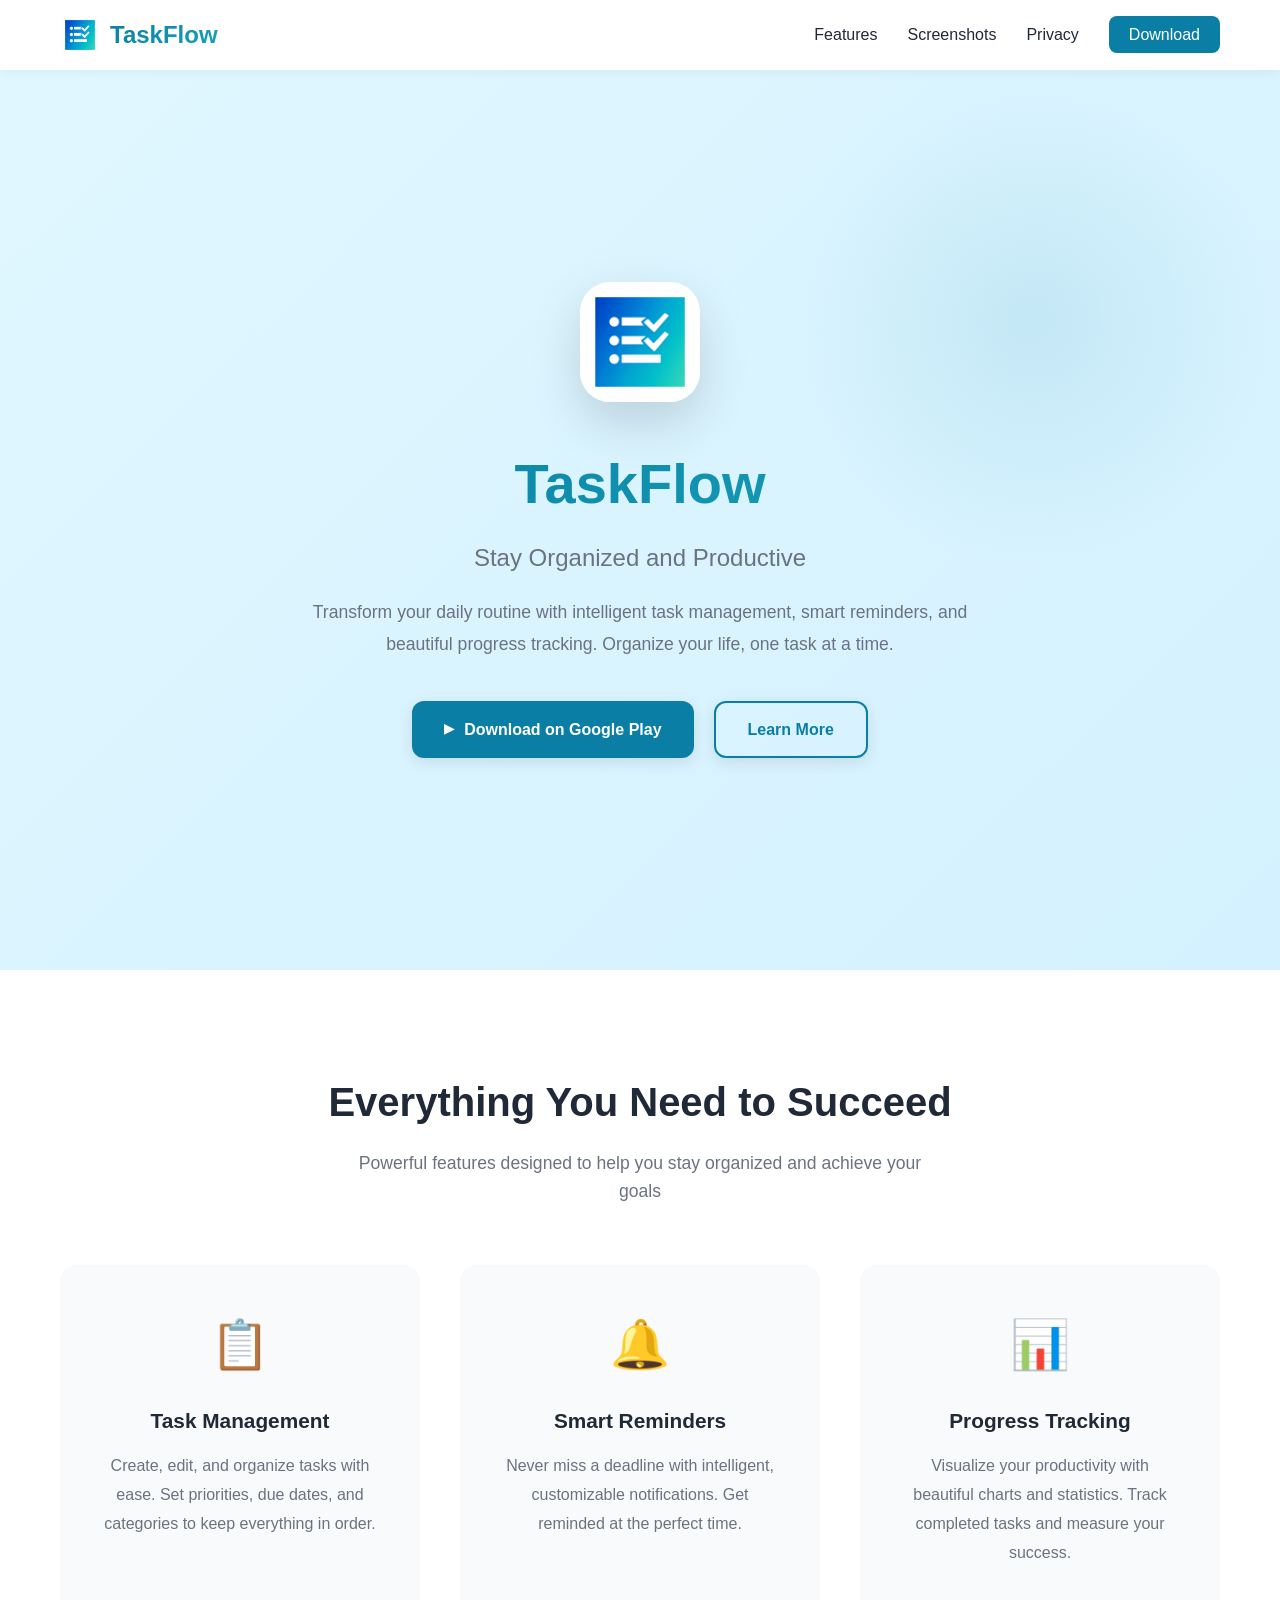
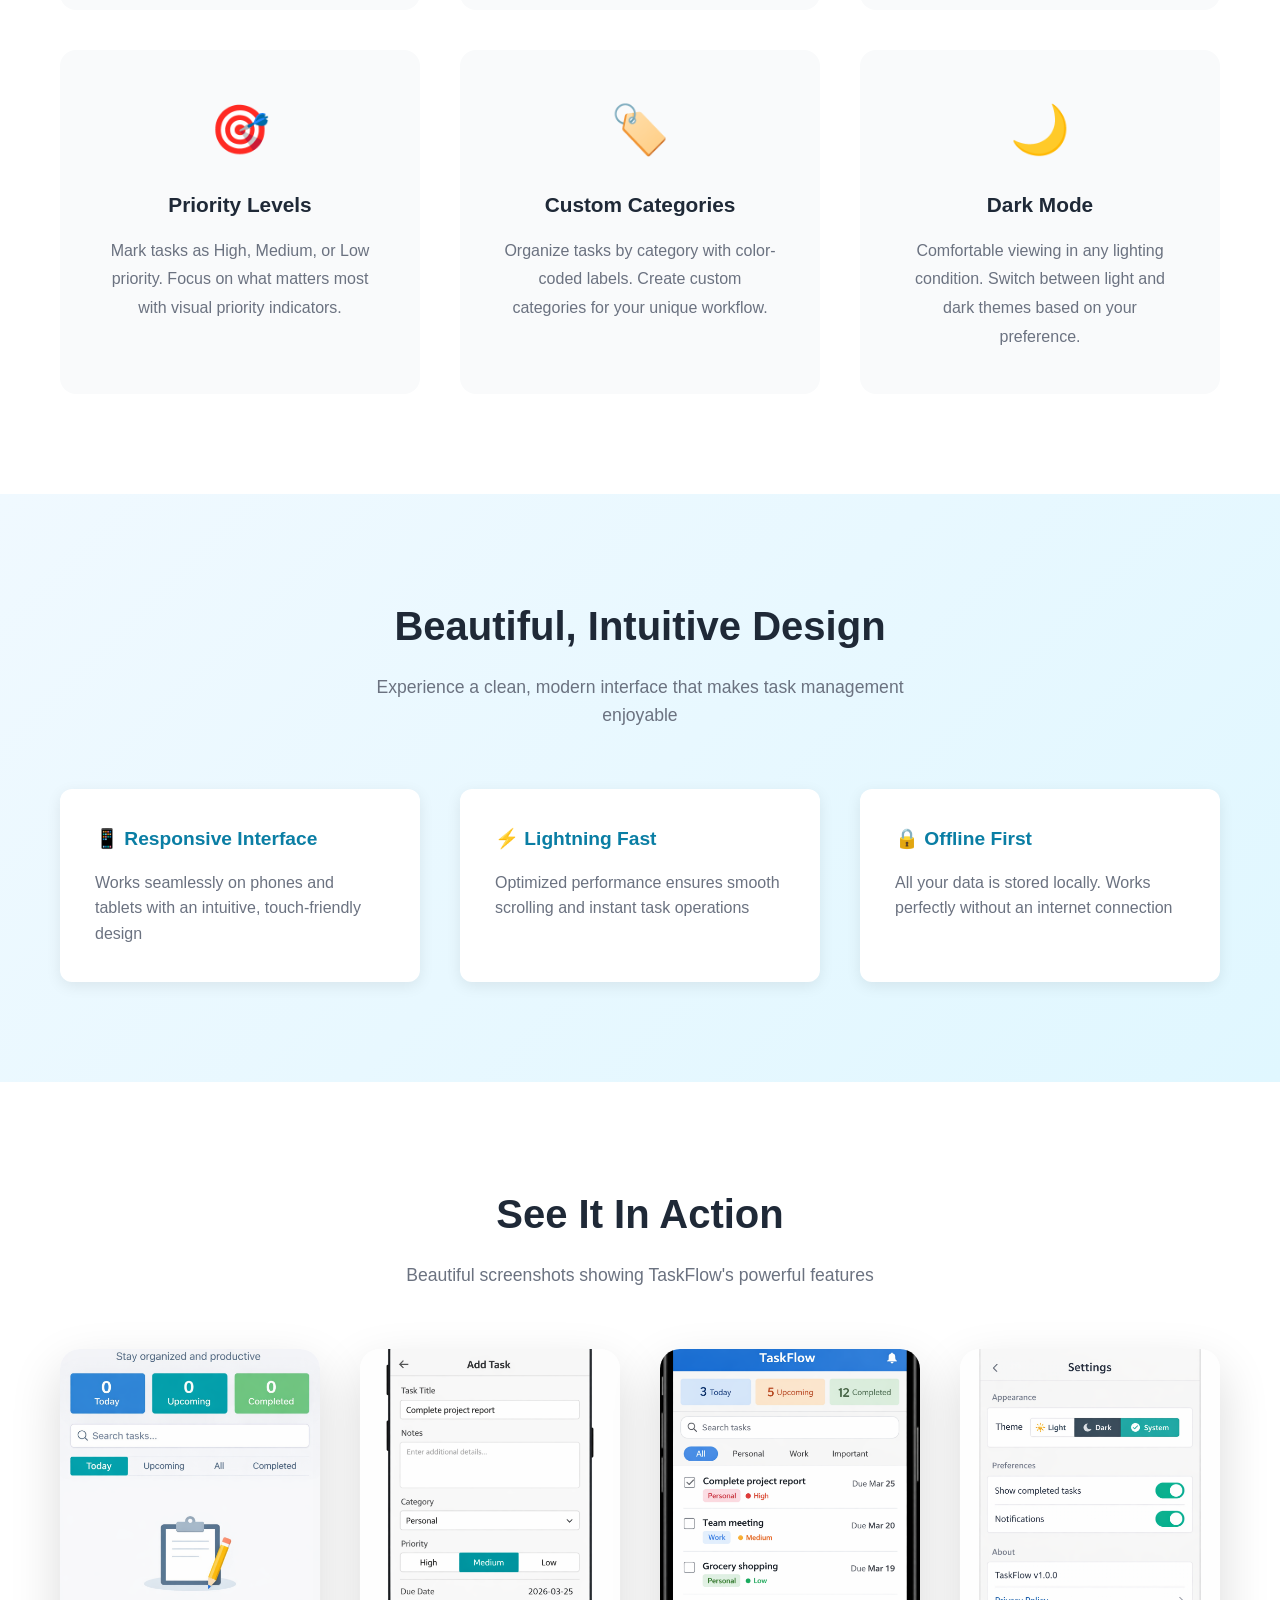
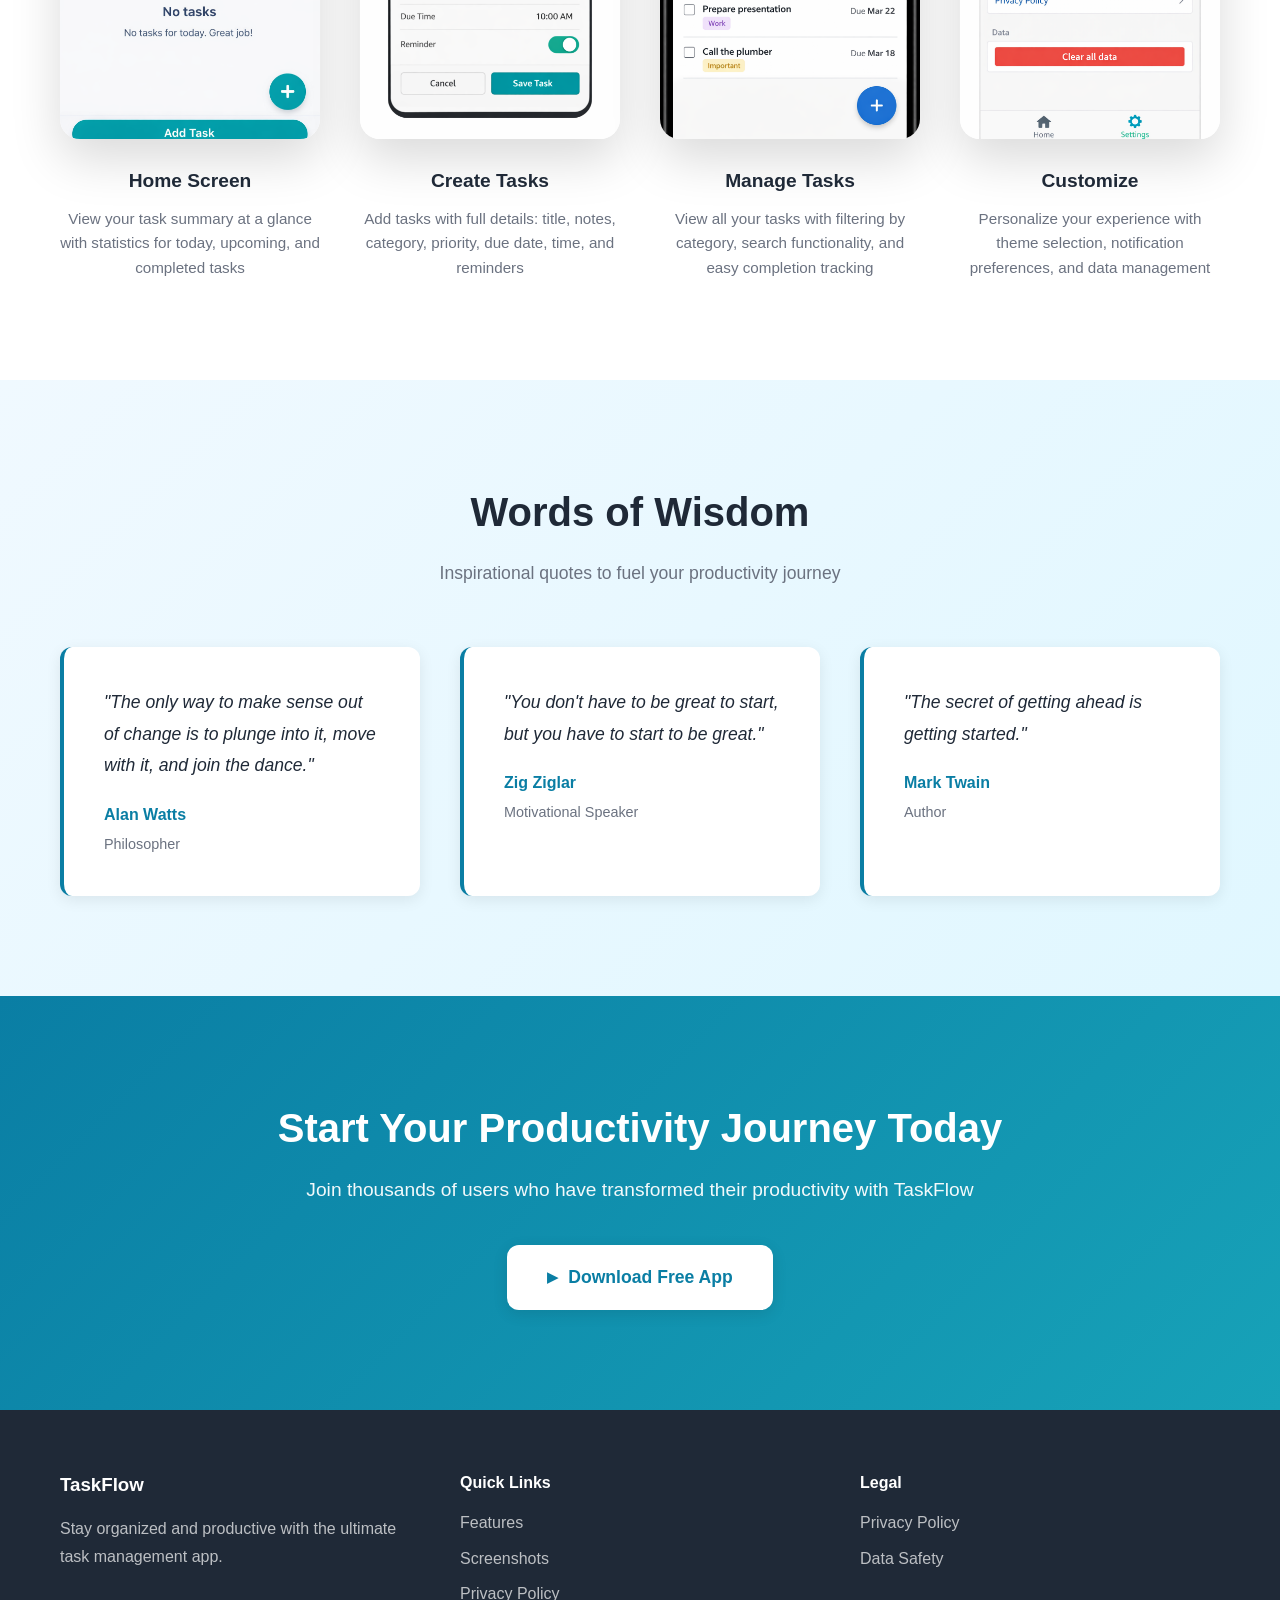
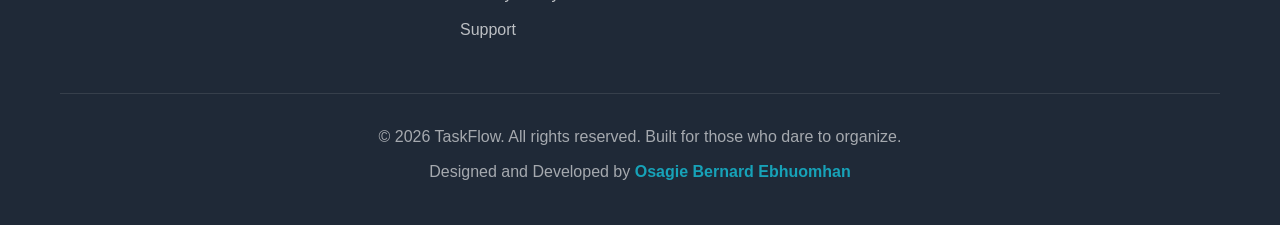
==== index.html @ 1e289bb7 "Initial commit: TaskFlow premium landing page with privacy policy" ====
<!DOCTYPE html>
<html lang="en">
<head>
    <meta charset="UTF-8">
    <meta name="viewport" content="width=device-width, initial-scale=1.0">
    <meta name="description" content="TaskFlow - Stay organized and productive with the ultimate task management app. Manage tasks, set reminders, and achieve your goals.">
    <meta name="keywords" content="task management, productivity, todo app, task planner, reminders">
    <meta name="theme-color" content="#0a7ea4">
    <title>TaskFlow - Stay Organized and Productive</title>
    <link rel="stylesheet" href="css/styles.css">
    <link rel="icon" type="image/png" href="assets/images/app-icon.png">
</head>
<body>
    <!-- Navigation -->
    <nav class="navbar">
        <div class="nav-container">
            <div class="logo">
                <img src="assets/images/app-icon.png" alt="TaskFlow Logo" class="logo-img">
                <span class="logo-text">TaskFlow</span>
            </div>
            <ul class="nav-menu">
                <li><a href="#features" class="nav-link">Features</a></li>
                <li><a href="#screenshots" class="nav-link">Screenshots</a></li>
                <li><a href="privacy.html" class="nav-link">Privacy</a></li>
                <li><a href="#download" class="nav-link cta-button">Download</a></li>
            </ul>
        </div>
    </nav>

    <!-- Hero Section -->
    <section class="hero">
        <div class="hero-content">
            <div class="hero-icon">
                <img src="assets/images/app-icon.png" alt="TaskFlow" class="icon-large">
            </div>
            <h1 class="hero-title">TaskFlow</h1>
            <p class="hero-subtitle">Stay Organized and Productive</p>
            <p class="hero-description">
                Transform your daily routine with intelligent task management, smart reminders, and beautiful progress tracking. 
                Organize your life, one task at a time.
            </p>
            <div class="hero-buttons">
                <a href="https://play.google.com/store/apps/details?id=space.manus.taskflow" class="btn btn-primary" target="_blank">
                    <span class="play-icon">▶</span> Download on Google Play
                </a>
                <a href="#features" class="btn btn-secondary">Learn More</a>
            </div>
        </div>
        <div class="hero-background"></div>
    </section>

    <!-- Features Section -->
    <section id="features" class="features">
        <div class="container">
            <h2 class="section-title">Everything You Need to Succeed</h2>
            <p class="section-subtitle">Powerful features designed to help you stay organized and achieve your goals</p>
            
            <div class="features-grid">
                <div class="feature-card">
                    <div class="feature-icon">📋</div>
                    <h3>Task Management</h3>
                    <p>Create, edit, and organize tasks with ease. Set priorities, due dates, and categories to keep everything in order.</p>
                </div>
                
                <div class="feature-card">
                    <div class="feature-icon">🔔</div>
                    <h3>Smart Reminders</h3>
                    <p>Never miss a deadline with intelligent, customizable notifications. Get reminded at the perfect time.</p>
                </div>
                
                <div class="feature-card">
                    <div class="feature-icon">📊</div>
                    <h3>Progress Tracking</h3>
                    <p>Visualize your productivity with beautiful charts and statistics. Track completed tasks and measure your success.</p>
                </div>
                
                <div class="feature-card">
                    <div class="feature-icon">🎯</div>
                    <h3>Priority Levels</h3>
                    <p>Mark tasks as High, Medium, or Low priority. Focus on what matters most with visual priority indicators.</p>
                </div>
                
                <div class="feature-card">
                    <div class="feature-icon">🏷️</div>
                    <h3>Custom Categories</h3>
                    <p>Organize tasks by category with color-coded labels. Create custom categories for your unique workflow.</p>
                </div>
                
                <div class="feature-card">
                    <div class="feature-icon">🌙</div>
                    <h3>Dark Mode</h3>
                    <p>Comfortable viewing in any lighting condition. Switch between light and dark themes based on your preference.</p>
                </div>
            </div>
        </div>
    </section>

    <!-- Design Section -->
    <section class="design">
        <div class="container">
            <h2 class="section-title">Beautiful, Intuitive Design</h2>
            <p class="section-subtitle">Experience a clean, modern interface that makes task management enjoyable</p>
            
            <div class="design-features">
                <div class="design-feature">
                    <h3>📱 Responsive Interface</h3>
                    <p>Works seamlessly on phones and tablets with an intuitive, touch-friendly design</p>
                </div>
                <div class="design-feature">
                    <h3>⚡ Lightning Fast</h3>
                    <p>Optimized performance ensures smooth scrolling and instant task operations</p>
                </div>
                <div class="design-feature">
                    <h3>🔒 Offline First</h3>
                    <p>All your data is stored locally. Works perfectly without an internet connection</p>
                </div>
            </div>
        </div>
    </section>

    <!-- Screenshots Section -->
    <section id="screenshots" class="screenshots">
        <div class="container">
            <h2 class="section-title">See It In Action</h2>
            <p class="section-subtitle">Beautiful screenshots showing TaskFlow's powerful features</p>
            
            <div class="screenshots-grid">
                <div class="screenshot-card">
                    <img src="assets/screenshots/screenshot-1-home.png" alt="Home Screen - Task Summary">
                    <h3>Home Screen</h3>
                    <p>View your task summary at a glance with statistics for today, upcoming, and completed tasks</p>
                </div>
                
                <div class="screenshot-card">
                    <img src="assets/screenshots/screenshot-2-add-task.png" alt="Add Task Form">
                    <h3>Create Tasks</h3>
                    <p>Add tasks with full details: title, notes, category, priority, due date, time, and reminders</p>
                </div>
                
                <div class="screenshot-card">
                    <img src="assets/screenshots/screenshot-3-tasks-list.png" alt="Task List">
                    <h3>Manage Tasks</h3>
                    <p>View all your tasks with filtering by category, search functionality, and easy completion tracking</p>
                </div>
                
                <div class="screenshot-card">
                    <img src="assets/screenshots/screenshot-4-settings.png" alt="Settings Screen">
                    <h3>Customize</h3>
                    <p>Personalize your experience with theme selection, notification preferences, and data management</p>
                </div>
            </div>
        </div>
    </section>

    <!-- Testimonials Section -->
    <section class="testimonials">
        <div class="container">
            <h2 class="section-title">Words of Wisdom</h2>
            <p class="section-subtitle">Inspirational quotes to fuel your productivity journey</p>
            
            <div class="testimonials-grid">
                <div class="testimonial">
                    <p class="quote">"The only way to make sense out of change is to plunge into it, move with it, and join the dance."</p>
                    <p class="author">Alan Watts</p>
                    <p class="role">Philosopher</p>
                </div>
                
                <div class="testimonial">
                    <p class="quote">"You don't have to be great to start, but you have to start to be great."</p>
                    <p class="author">Zig Ziglar</p>
                    <p class="role">Motivational Speaker</p>
                </div>
                
                <div class="testimonial">
                    <p class="quote">"The secret of getting ahead is getting started."</p>
                    <p class="author">Mark Twain</p>
                    <p class="role">Author</p>
                </div>
            </div>
        </div>
    </section>

    <!-- CTA Section -->
    <section id="download" class="cta">
        <div class="container">
            <h2>Start Your Productivity Journey Today</h2>
            <p>Join thousands of users who have transformed their productivity with TaskFlow</p>
            <a href="https://play.google.com/store/apps/details?id=space.manus.taskflow" class="btn btn-primary btn-large" target="_blank">
                <span class="play-icon">▶</span> Download Free App
            </a>
        </div>
    </section>

    <!-- Footer -->
    <footer class="footer">
        <div class="container">
            <div class="footer-content">
                <div class="footer-section">
                    <h3>TaskFlow</h3>
                    <p>Stay organized and productive with the ultimate task management app.</p>
                </div>
                
                <div class="footer-section">
                    <h4>Quick Links</h4>
                    <ul>
                        <li><a href="#features">Features</a></li>
                        <li><a href="#screenshots">Screenshots</a></li>
                        <li><a href="privacy.html">Privacy Policy</a></li>
                        <li><a href="mailto:support@taskflowapp.com">Support</a></li>
                    </ul>
                </div>
                
                <div class="footer-section">
                    <h4>Legal</h4>
                    <ul>
                        <li><a href="privacy.html">Privacy Policy</a></li>
                        <li><a href="privacy.html#data-safety">Data Safety</a></li>
                    </ul>
                </div>
            </div>
            
            <div class="footer-bottom">
                <p>&copy; 2026 TaskFlow. All rights reserved. Built for those who dare to organize.</p>
                <p>Designed and Developed by <a href="https://instagram.com/osas.codes" target="_blank" class="credit-link">Osagie Bernard Ebhuomhan</a></p>
            </div>
        </div>
    </footer>

    <script src="js/main.js"></script>
</body>
</html>
---- css/styles.css ----
/* ============================================
   TASKFLOW LANDING PAGE - PREMIUM STYLES
   ============================================ */

:root {
    --primary-color: #0a7ea4;
    --primary-light: #17a2b8;
    --primary-dark: #086a8a;
    --secondary-color: #22C55E;
    --accent-color: #F59E0B;
    --danger-color: #EF4444;
    --text-dark: #1f2937;
    --text-light: #6b7280;
    --bg-light: #f9fafb;
    --bg-white: #ffffff;
    --border-color: #e5e7eb;
    --shadow: 0 10px 30px rgba(0, 0, 0, 0.1);
    --shadow-lg: 0 20px 50px rgba(0, 0, 0, 0.15);
}

* {
    margin: 0;
    padding: 0;
    box-sizing: border-box;
}

html {
    scroll-behavior: smooth;
}

body {
    font-family: -apple-system, BlinkMacSystemFont, 'Segoe UI', Roboto, 'Helvetica Neue', Arial, sans-serif;
    color: var(--text-dark);
    background-color: var(--bg-white);
    line-height: 1.6;
}

/* ============================================
   UTILITY CLASSES
   ============================================ */

.container {
    max-width: 1200px;
    margin: 0 auto;
    padding: 0 20px;
}

.section-title {
    font-size: 2.5rem;
    font-weight: 700;
    color: var(--text-dark);
    margin-bottom: 15px;
    text-align: center;
}

.section-subtitle {
    font-size: 1.1rem;
    color: var(--text-light);
    text-align: center;
    margin-bottom: 50px;
    max-width: 600px;
    margin-left: auto;
    margin-right: auto;
}

/* ============================================
   NAVIGATION
   ============================================ */

.navbar {
    background-color: var(--bg-white);
    box-shadow: 0 2px 10px rgba(0, 0, 0, 0.05);
    position: sticky;
    top: 0;
    z-index: 1000;
}

.nav-container {
    max-width: 1200px;
    margin: 0 auto;
    padding: 15px 20px;
    display: flex;
    justify-content: space-between;
    align-items: center;
}

.logo {
    display: flex;
    align-items: center;
    gap: 10px;
    text-decoration: none;
    font-weight: 700;
    font-size: 1.5rem;
    color: var(--primary-color);
}

.logo-img {
    width: 40px;
    height: 40px;
    border-radius: 8px;
}

.logo-text {
    background: linear-gradient(135deg, var(--primary-color), var(--primary-light));
    -webkit-background-clip: text;
    -webkit-text-fill-color: transparent;
    background-clip: text;
}

.nav-menu {
    display: flex;
    list-style: none;
    gap: 30px;
    align-items: center;
}

.nav-link {
    color: var(--text-dark);
    text-decoration: none;
    font-weight: 500;
    transition: color 0.3s ease;
}

.nav-link:hover {
    color: var(--primary-color);
}

.nav-link.cta-button {
    background-color: var(--primary-color);
    color: white;
    padding: 10px 20px;
    border-radius: 8px;
    transition: background-color 0.3s ease;
}

.nav-link.cta-button:hover {
    background-color: var(--primary-dark);
    color: white;
}

/* ============================================
   HERO SECTION
   ============================================ */

.hero {
    position: relative;
    min-height: 100vh;
    display: flex;
    align-items: center;
    justify-content: center;
    overflow: hidden;
    background: linear-gradient(135deg, #e0f7ff 0%, #d4f1ff 100%);
    padding: 60px 20px;
}

.hero-background {
    position: absolute;
    top: 0;
    right: 0;
    width: 500px;
    height: 500px;
    background: radial-gradient(circle, rgba(10, 126, 164, 0.1) 0%, transparent 70%);
    border-radius: 50%;
    animation: float 6s ease-in-out infinite;
}

@keyframes float {
    0%, 100% { transform: translateY(0px); }
    50% { transform: translateY(30px); }
}

.hero-content {
    position: relative;
    z-index: 10;
    text-align: center;
    max-width: 700px;
}

.hero-icon {
    margin-bottom: 30px;
}

.icon-large {
    width: 120px;
    height: 120px;
    border-radius: 30px;
    box-shadow: var(--shadow-lg);
    animation: bounce 2s ease-in-out infinite;
}

@keyframes bounce {
    0%, 100% { transform: translateY(0); }
    50% { transform: translateY(-20px); }
}

.hero-title {
    font-size: 3.5rem;
    font-weight: 800;
    color: var(--text-dark);
    margin-bottom: 10px;
    background: linear-gradient(135deg, var(--primary-color), var(--primary-light));
    -webkit-background-clip: text;
    -webkit-text-fill-color: transparent;
    background-clip: text;
}

.hero-subtitle {
    font-size: 1.5rem;
    color: var(--text-light);
    margin-bottom: 20px;
    font-weight: 500;
}

.hero-description {
    font-size: 1.1rem;
    color: var(--text-light);
    margin-bottom: 40px;
    line-height: 1.8;
}

.hero-buttons {
    display: flex;
    gap: 20px;
    justify-content: center;
    flex-wrap: wrap;
}

/* ============================================
   BUTTONS
   ============================================ */

.btn {
    display: inline-flex;
    align-items: center;
    gap: 10px;
    padding: 14px 32px;
    border-radius: 12px;
    text-decoration: none;
    font-weight: 600;
    font-size: 1rem;
    transition: all 0.3s ease;
    border: none;
    cursor: pointer;
    box-shadow: 0 4px 15px rgba(0, 0, 0, 0.1);
}

.btn-primary {
    background-color: var(--primary-color);
    color: white;
}

.btn-primary:hover {
    background-color: var(--primary-dark);
    transform: translateY(-2px);
    box-shadow: 0 6px 20px rgba(10, 126, 164, 0.3);
}

.btn-secondary {
    background-color: transparent;
    color: var(--primary-color);
    border: 2px solid var(--primary-color);
}

.btn-secondary:hover {
    background-color: var(--primary-color);
    color: white;
    transform: translateY(-2px);
}

.btn-large {
    padding: 18px 40px;
    font-size: 1.1rem;
}

.play-icon {
    font-size: 0.8em;
}

/* ============================================
   FEATURES SECTION
   ============================================ */

.features {
    padding: 100px 20px;
    background-color: var(--bg-white);
}

.features-grid {
    display: grid;
    grid-template-columns: repeat(auto-fit, minmax(300px, 1fr));
    gap: 40px;
    margin-top: 60px;
}

.feature-card {
    background: var(--bg-light);
    padding: 40px;
    border-radius: 16px;
    text-align: center;
    transition: all 0.3s ease;
    border: 2px solid transparent;
}

.feature-card:hover {
    transform: translateY(-10px);
    border-color: var(--primary-color);
    box-shadow: var(--shadow-lg);
}

.feature-icon {
    font-size: 3rem;
    margin-bottom: 20px;
}

.feature-card h3 {
    font-size: 1.3rem;
    margin-bottom: 15px;
    color: var(--text-dark);
}

.feature-card p {
    color: var(--text-light);
    line-height: 1.8;
}

/* ============================================
   DESIGN SECTION
   ============================================ */

.design {
    padding: 100px 20px;
    background: linear-gradient(135deg, #f0f9ff 0%, #e0f7ff 100%);
}

.design-features {
    display: grid;
    grid-template-columns: repeat(auto-fit, minmax(280px, 1fr));
    gap: 40px;
    margin-top: 60px;
}

.design-feature {
    background: white;
    padding: 35px;
    border-radius: 12px;
    box-shadow: 0 4px 15px rgba(0, 0, 0, 0.08);
    transition: all 0.3s ease;
}

.design-feature:hover {
    transform: translateY(-5px);
    box-shadow: var(--shadow);
}

.design-feature h3 {
    font-size: 1.2rem;
    margin-bottom: 15px;
    color: var(--primary-color);
}

.design-feature p {
    color: var(--text-light);
}

/* ============================================
   SCREENSHOTS SECTION
   ============================================ */

.screenshots {
    padding: 100px 20px;
    background-color: var(--bg-white);
}

.screenshots-grid {
    display: grid;
    grid-template-columns: repeat(auto-fit, minmax(250px, 1fr));
    gap: 40px;
    margin-top: 60px;
}

.screenshot-card {
    text-align: center;
    transition: all 0.3s ease;
}

.screenshot-card img {
    width: 100%;
    max-width: 280px;
    height: auto;
    border-radius: 20px;
    box-shadow: var(--shadow-lg);
    transition: transform 0.3s ease;
    margin-bottom: 20px;
}

.screenshot-card:hover img {
    transform: scale(1.05);
}

.screenshot-card h3 {
    font-size: 1.2rem;
    margin-bottom: 10px;
    color: var(--text-dark);
}

.screenshot-card p {
    color: var(--text-light);
    font-size: 0.95rem;
}

/* ============================================
   TESTIMONIALS SECTION
   ============================================ */

.testimonials {
    padding: 100px 20px;
    background: linear-gradient(135deg, #f0f9ff 0%, #e0f7ff 100%);
}

.testimonials-grid {
    display: grid;
    grid-template-columns: repeat(auto-fit, minmax(300px, 1fr));
    gap: 40px;
    margin-top: 60px;
}

.testimonial {
    background: white;
    padding: 40px;
    border-radius: 12px;
    box-shadow: 0 4px 15px rgba(0, 0, 0, 0.08);
    border-left: 4px solid var(--primary-color);
}

.quote {
    font-size: 1.1rem;
    font-style: italic;
    color: var(--text-dark);
    margin-bottom: 20px;
    line-height: 1.8;
}

.author {
    font-weight: 600;
    color: var(--primary-color);
    margin-bottom: 5px;
}

.role {
    color: var(--text-light);
    font-size: 0.9rem;
}

/* ============================================
   CTA SECTION
   ============================================ */

.cta {
    padding: 100px 20px;
    background: linear-gradient(135deg, var(--primary-color), var(--primary-light));
    color: white;
    text-align: center;
}

.cta h2 {
    font-size: 2.5rem;
    margin-bottom: 15px;
}

.cta p {
    font-size: 1.2rem;
    margin-bottom: 40px;
    opacity: 0.95;
}

.cta .btn-primary {
    background-color: white;
    color: var(--primary-color);
}

.cta .btn-primary:hover {
    background-color: var(--bg-light);
}

/* ============================================
   FOOTER
   ============================================ */

.footer {
    background-color: var(--text-dark);
    color: white;
    padding: 60px 20px 30px;
}

.footer-content {
    display: grid;
    grid-template-columns: repeat(auto-fit, minmax(250px, 1fr));
    gap: 40px;
    margin-bottom: 40px;
    max-width: 1200px;
    margin-left: auto;
    margin-right: auto;
}

.footer-section h3,
.footer-section h4 {
    margin-bottom: 15px;
    color: white;
}

.footer-section p {
    color: rgba(255, 255, 255, 0.7);
    line-height: 1.8;
}

.footer-section ul {
    list-style: none;
}

.footer-section ul li {
    margin-bottom: 10px;
}

.footer-section a {
    color: rgba(255, 255, 255, 0.7);
    text-decoration: none;
    transition: color 0.3s ease;
}

.footer-section a:hover {
    color: var(--primary-light);
}

.footer-bottom {
    border-top: 1px solid rgba(255, 255, 255, 0.1);
    padding-top: 30px;
    text-align: center;
    color: rgba(255, 255, 255, 0.6);
    max-width: 1200px;
    margin-left: auto;
    margin-right: auto;
}

.footer-bottom p {
    margin-bottom: 10px;
}

.credit-link {
    color: var(--primary-light);
    text-decoration: none;
    font-weight: 600;
    transition: color 0.3s ease;
}

.credit-link:hover {
    color: white;
    text-decoration: underline;
}

/* ============================================
   RESPONSIVE DESIGN
   ============================================ */

@media (max-width: 768px) {
    .hero-title {
        font-size: 2.5rem;
    }

    .hero-subtitle {
        font-size: 1.2rem;
    }

    .section-title {
        font-size: 2rem;
    }

    .nav-menu {
        gap: 15px;
    }

    .hero-buttons {
        flex-direction: column;
        align-items: center;
    }

    .btn {
        width: 100%;
        justify-content: center;
    }

    .features-grid,
    .design-features,
    .testimonials-grid,
    .screenshots-grid {
        grid-template-columns: 1fr;
        gap: 30px;
    }

    .cta h2 {
        font-size: 2rem;
    }

    .cta p {
        font-size: 1rem;
    }

    .hero-background {
        width: 300px;
        height: 300px;
    }
}

@media (max-width: 480px) {
    .hero-title {
        font-size: 2rem;
    }

    .hero-subtitle {
        font-size: 1rem;
    }

    .section-title {
        font-size: 1.5rem;
    }

    .nav-menu {
        flex-direction: column;
        gap: 10px;
    }

    .logo {
        font-size: 1.2rem;
    }

    .feature-card,
    .design-feature,
    .testimonial {
        padding: 25px;
    }

    .icon-large {
        width: 80px;
        height: 80px;
    }
}

/* ============================================
   ANIMATIONS
   ============================================ */

@keyframes fadeIn {
    from {
        opacity: 0;
        transform: translateY(20px);
    }
    to {
        opacity: 1;
        transform: translateY(0);
    }
}

.feature-card,
.screenshot-card,
.testimonial {
    animation: fadeIn 0.6s ease-out forwards;
}

.feature-card:nth-child(1) { animation-delay: 0.1s; }
.feature-card:nth-child(2) { animation-delay: 0.2s; }
.feature-card:nth-child(3) { animation-delay: 0.3s; }
.feature-card:nth-child(4) { animation-delay: 0.4s; }
.feature-card:nth-child(5) { animation-delay: 0.5s; }
.feature-card:nth-child(6) { animation-delay: 0.6s; }
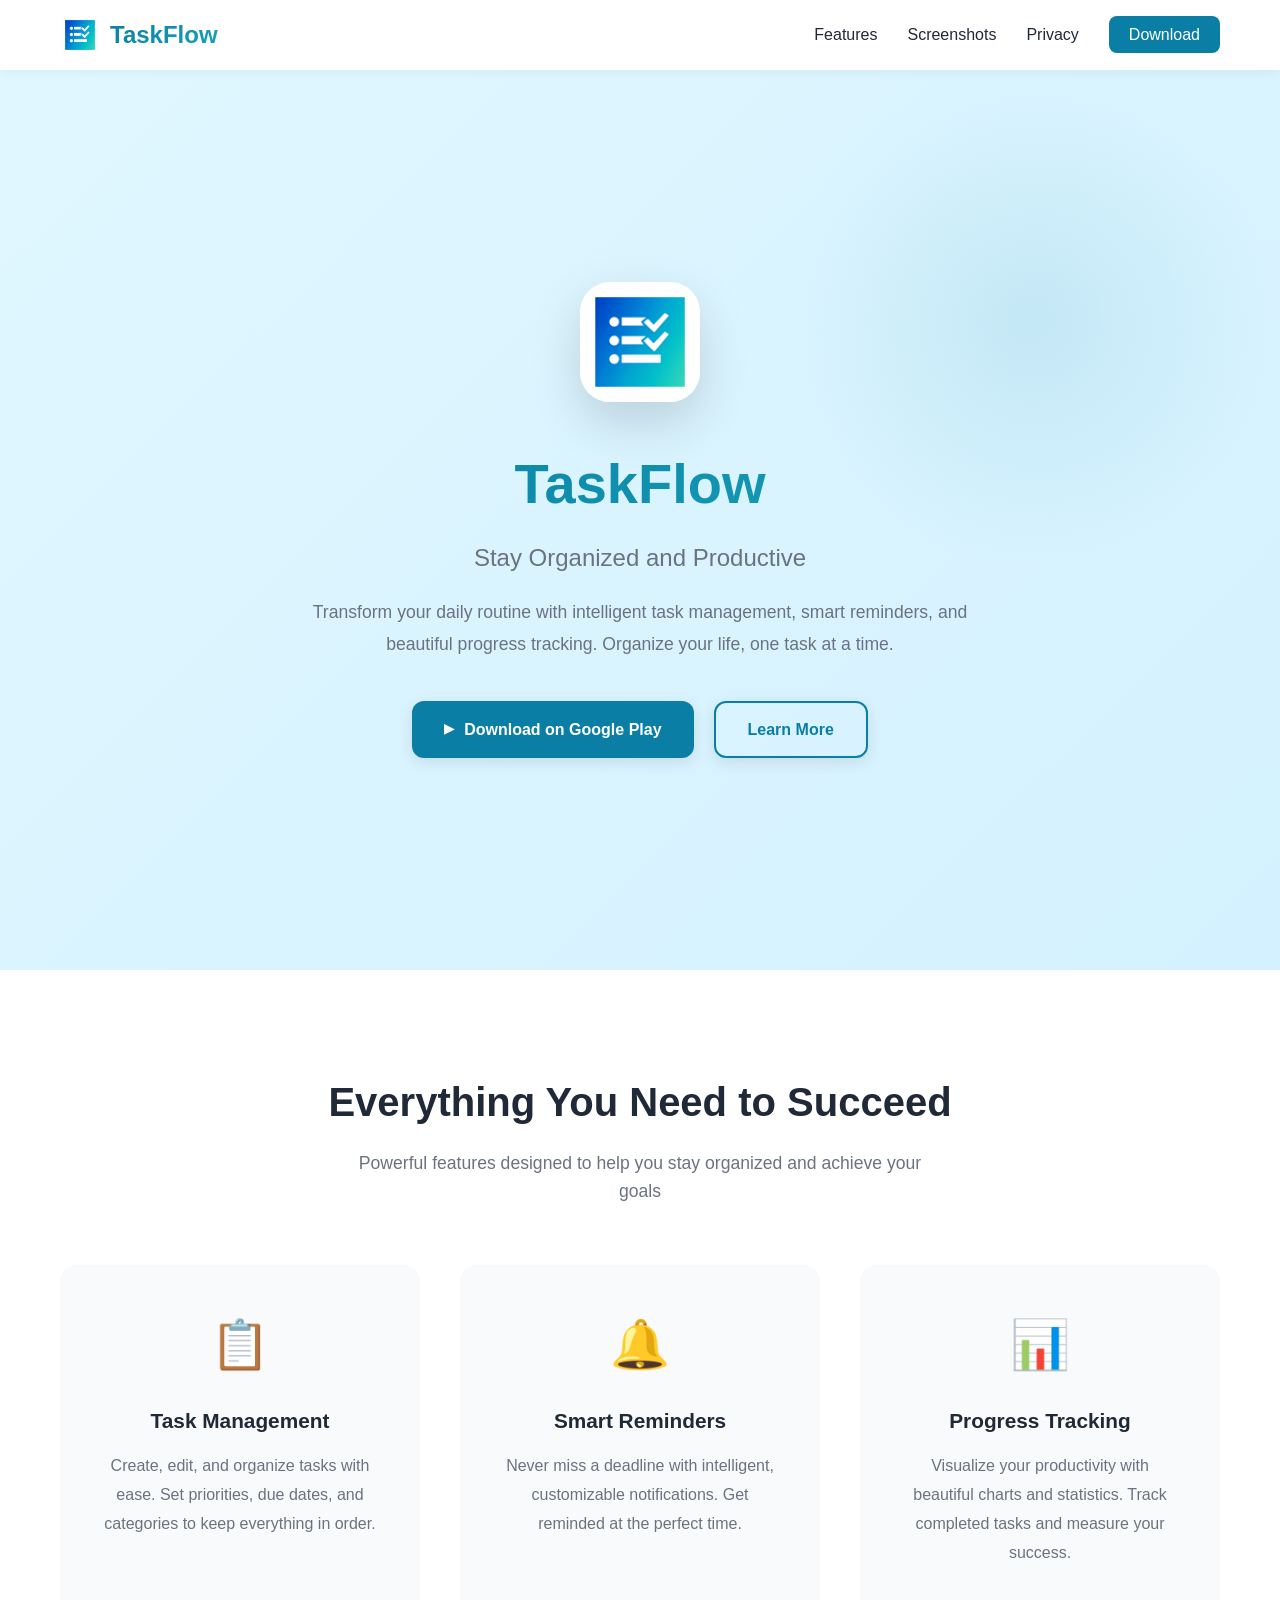
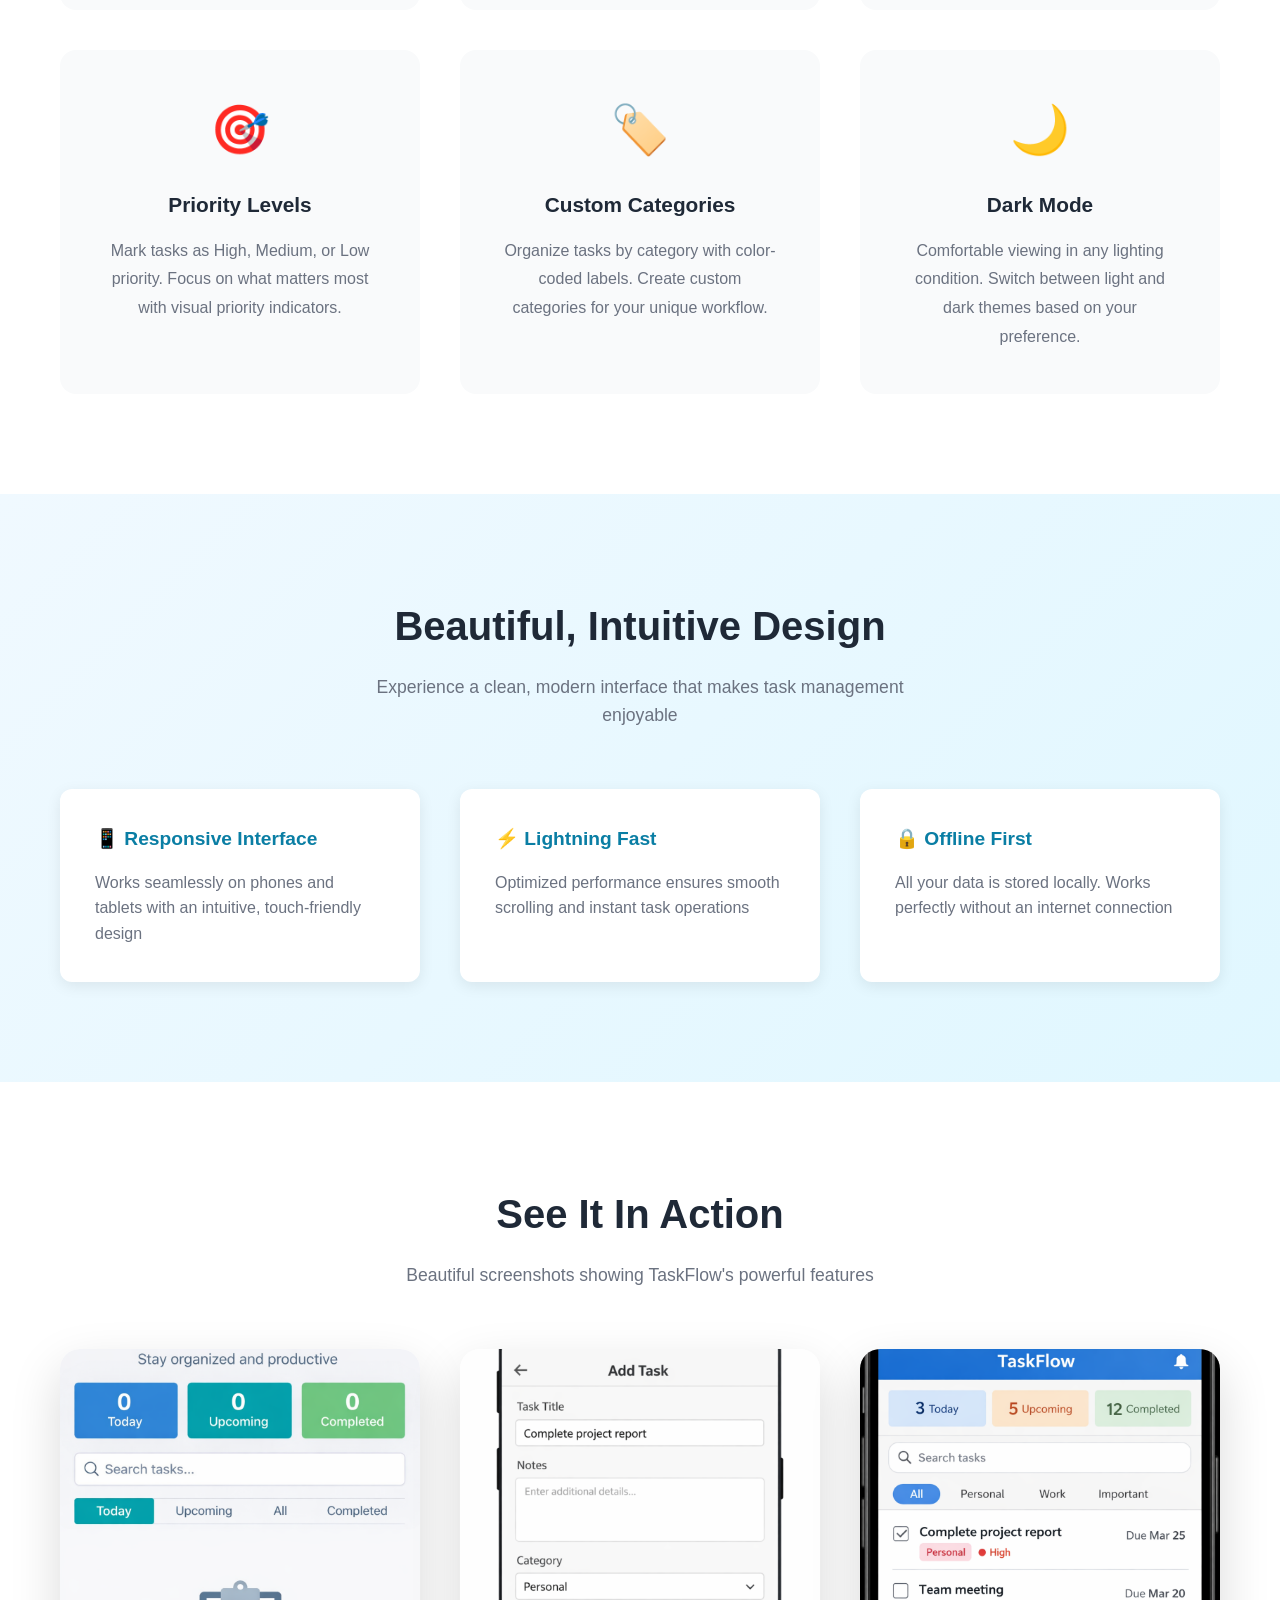
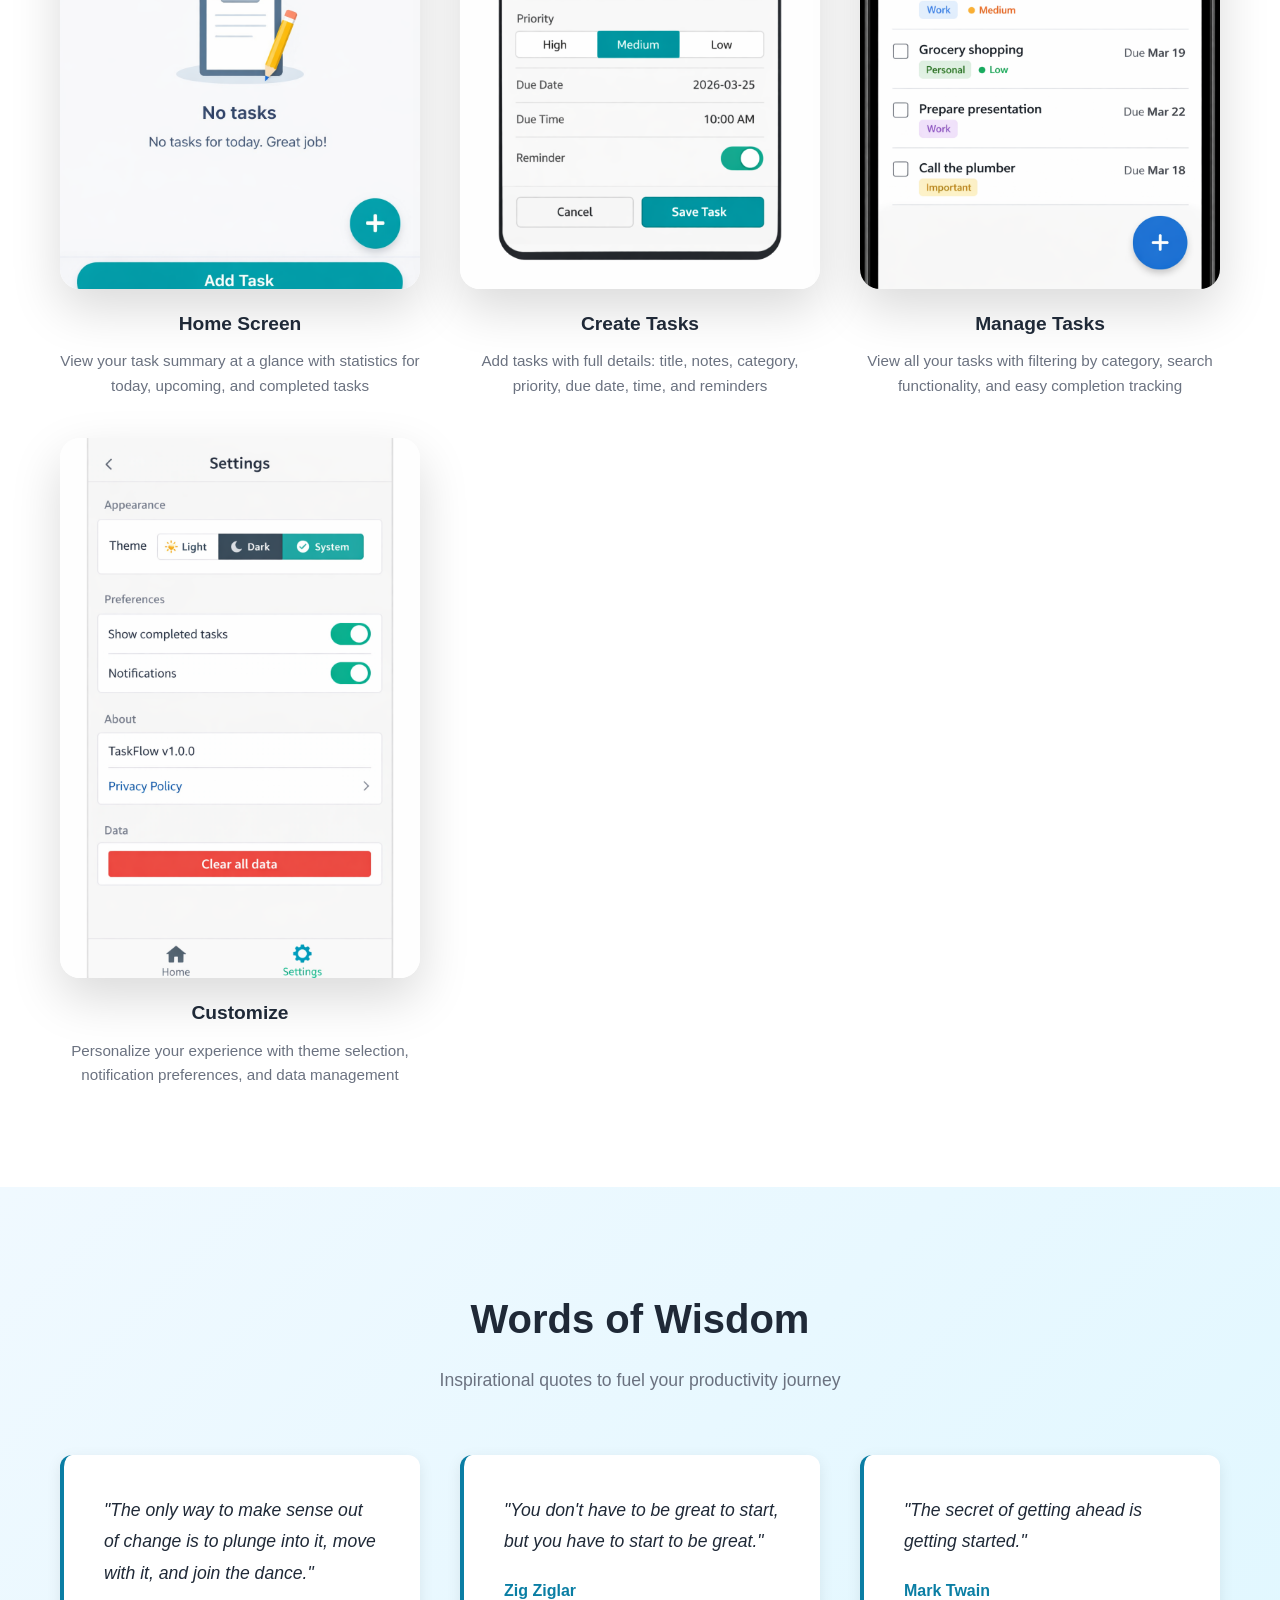
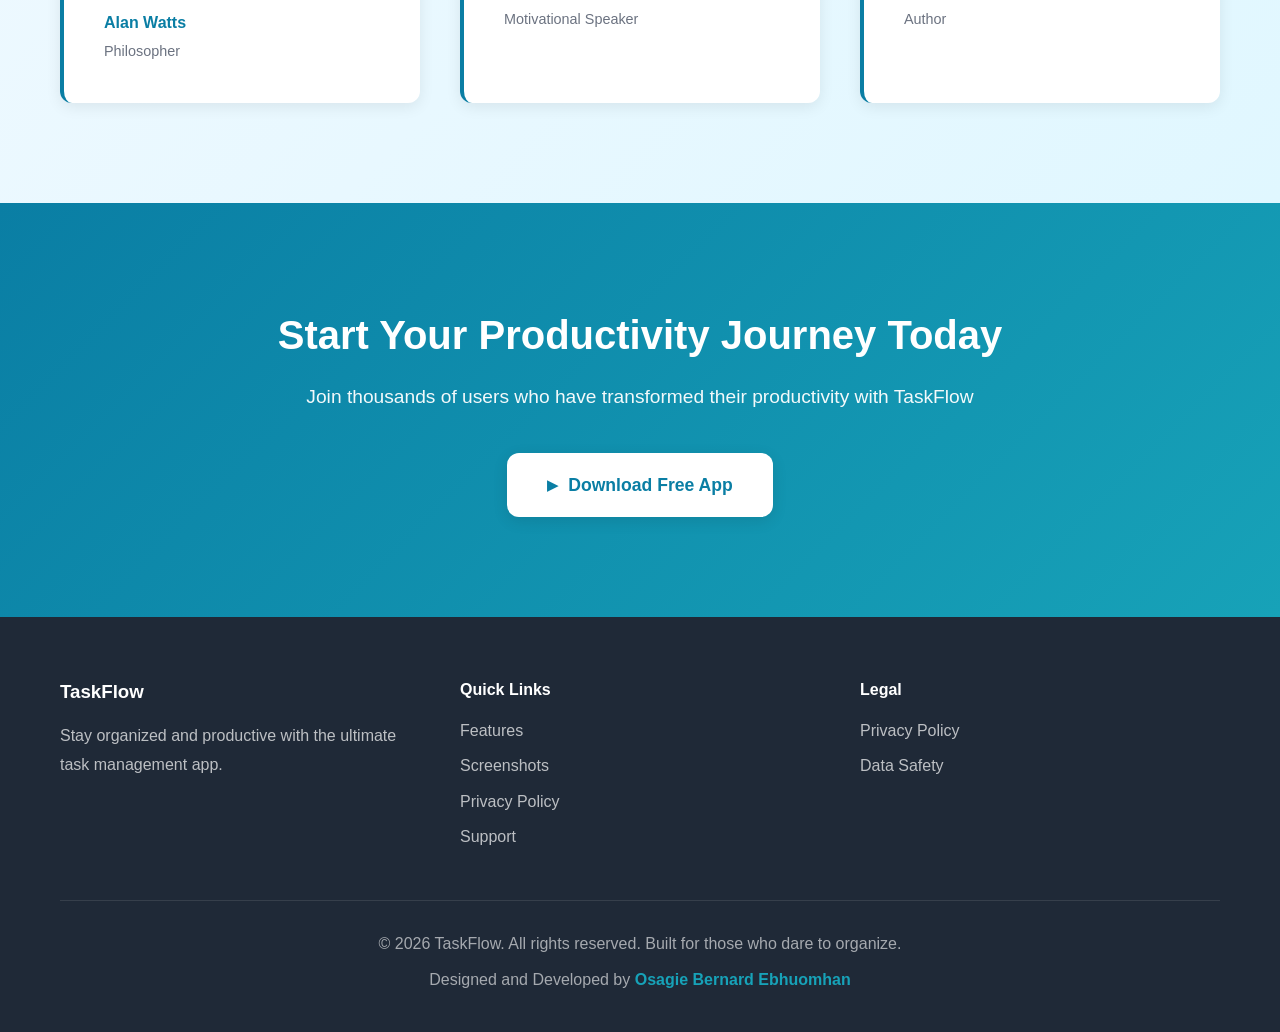
==== commit e87db961: "feat: Update download links to use bit.ly shortlink (https://bit.ly/4uTSdGS)" ====
--- a/index.html
+++ b/index.html
@@ -18,7 +18,12 @@
                 <img src="assets/images/app-icon.png" alt="TaskFlow Logo" class="logo-img">
                 <span class="logo-text">TaskFlow</span>
             </div>
-            <ul class="nav-menu">
+            <button class="hamburger" id="hamburger" aria-label="Toggle menu">
+                <span></span>
+                <span></span>
+                <span></span>
+            </button>
+            <ul class="nav-menu" id="nav-menu">
                 <li><a href="#features" class="nav-link">Features</a></li>
                 <li><a href="#screenshots" class="nav-link">Screenshots</a></li>
                 <li><a href="privacy.html" class="nav-link">Privacy</a></li>
@@ -40,7 +45,7 @@
                 Organize your life, one task at a time.
             </p>
             <div class="hero-buttons">
-                <a href="https://play.google.com/store/apps/details?id=space.manus.taskflow" class="btn btn-primary" target="_blank">
+                <a href="https://bit.ly/4uTSdGS" class="btn btn-primary" target="_blank">
                     <span class="play-icon">▶</span> Download on Google Play
                 </a>
                 <a href="#features" class="btn btn-secondary">Learn More</a>
@@ -185,7 +190,7 @@
         <div class="container">
             <h2>Start Your Productivity Journey Today</h2>
             <p>Join thousands of users who have transformed their productivity with TaskFlow</p>
-            <a href="https://play.google.com/store/apps/details?id=space.manus.taskflow" class="btn btn-primary btn-large" target="_blank">
+            <a href="https://bit.ly/4uTSdGS" class="btn btn-primary btn-large" target="_blank">
                 <span class="play-icon">▶</span> Download Free App
             </a>
         </div>
@@ -227,5 +232,26 @@
     </footer>
 
     <script src="js/main.js"></script>
+    <script>
+        // Hamburger menu functionality
+        const hamburger = document.getElementById('hamburger');
+        const navMenu = document.getElementById('nav-menu');
+        
+        if (hamburger) {
+            hamburger.addEventListener('click', () => {
+                hamburger.classList.toggle('active');
+                navMenu.classList.toggle('active');
+            });
+            
+            // Close menu when a link is clicked
+            const navLinks = navMenu.querySelectorAll('a');
+            navLinks.forEach(link => {
+                link.addEventListener('click', () => {
+                    hamburger.classList.remove('active');
+                    navMenu.classList.remove('active');
+                });
+            });
+        }
+    </script>
 </body>
 </html>
--- a/css/styles.css
+++ b/css/styles.css
@@ -138,6 +138,37 @@
     color: white;
 }
 
+/* Hamburger Menu */
+.hamburger {
+    display: none;
+    flex-direction: column;
+    background: none;
+    border: none;
+    cursor: pointer;
+    padding: 0;
+    gap: 6px;
+}
+
+.hamburger span {
+    width: 25px;
+    height: 3px;
+    background-color: var(--text-dark);
+    border-radius: 2px;
+    transition: all 0.3s ease;
+}
+
+.hamburger.active span:nth-child(1) {
+    transform: rotate(45deg) translate(10px, 10px);
+}
+
+.hamburger.active span:nth-child(2) {
+    opacity: 0;
+}
+
+.hamburger.active span:nth-child(3) {
+    transform: rotate(-45deg) translate(7px, -7px);
+}
+
 /* ============================================
    HERO SECTION
    ============================================ */
@@ -373,7 +404,7 @@
 
 .screenshots-grid {
     display: grid;
-    grid-template-columns: repeat(auto-fit, minmax(250px, 1fr));
+    grid-template-columns: repeat(auto-fit, minmax(280px, 1fr));
     gap: 40px;
     margin-top: 60px;
 }
@@ -381,16 +412,20 @@
 .screenshot-card {
     text-align: center;
     transition: all 0.3s ease;
+    display: flex;
+    flex-direction: column;
+    align-items: center;
 }
 
 .screenshot-card img {
     width: 100%;
-    max-width: 280px;
+    max-width: 100%;
     height: auto;
     border-radius: 20px;
     box-shadow: var(--shadow-lg);
     transition: transform 0.3s ease;
     margin-bottom: 20px;
+    object-fit: contain;
 }
 
 .screenshot-card:hover img {
@@ -562,6 +597,51 @@
    ============================================ */
 
 @media (max-width: 768px) {
+    .hamburger {
+        display: flex;
+    }
+
+    .nav-menu {
+        position: absolute;
+        top: 70px;
+        left: 0;
+        right: 0;
+        background-color: var(--bg-white);
+        flex-direction: column;
+        gap: 0;
+        list-style: none;
+        padding: 20px;
+        box-shadow: 0 5px 15px rgba(0, 0, 0, 0.1);
+        max-height: 0;
+        overflow: hidden;
+        transition: max-height 0.3s ease;
+    }
+
+    .nav-menu.active {
+        max-height: 300px;
+    }
+
+    .nav-menu li {
+        padding: 12px 0;
+        border-bottom: 1px solid var(--border-color);
+    }
+
+    .nav-menu li:last-child {
+        border-bottom: none;
+    }
+
+    .nav-link {
+        display: block;
+        padding: 10px 0;
+    }
+
+    .nav-link.cta-button {
+        display: inline-block;
+        margin-top: 10px;
+        width: 100%;
+        text-align: center;
+    }
+
     .hero-title {
         font-size: 2.5rem;
     }
@@ -572,10 +652,6 @@
 
     .section-title {
         font-size: 2rem;
-    }
-
-    .nav-menu {
-        gap: 15px;
     }
 
     .hero-buttons {
@@ -590,9 +666,13 @@
 
     .features-grid,
     .design-features,
-    .testimonials-grid,
+    .testimonials-grid {
+        grid-template-columns: 1fr;
+        gap: 30px;
+    }
+
     .screenshots-grid {
-        grid-template-columns: 1fr;
+        grid-template-columns: repeat(2, 1fr);
         gap: 30px;
     }
 
@@ -611,6 +691,51 @@
 }
 
 @media (max-width: 480px) {
+    .hamburger {
+        display: flex;
+    }
+
+    .nav-menu {
+        position: absolute;
+        top: 70px;
+        left: 0;
+        right: 0;
+        background-color: var(--bg-white);
+        flex-direction: column;
+        gap: 0;
+        list-style: none;
+        padding: 20px;
+        box-shadow: 0 5px 15px rgba(0, 0, 0, 0.1);
+        max-height: 0;
+        overflow: hidden;
+        transition: max-height 0.3s ease;
+    }
+
+    .nav-menu.active {
+        max-height: 300px;
+    }
+
+    .nav-menu li {
+        padding: 12px 0;
+        border-bottom: 1px solid var(--border-color);
+    }
+
+    .nav-menu li:last-child {
+        border-bottom: none;
+    }
+
+    .nav-link {
+        display: block;
+        padding: 10px 0;
+    }
+
+    .nav-link.cta-button {
+        display: inline-block;
+        margin-top: 10px;
+        width: 100%;
+        text-align: center;
+    }
+
     .hero-title {
         font-size: 2rem;
     }
@@ -621,11 +746,6 @@
 
     .section-title {
         font-size: 1.5rem;
-    }
-
-    .nav-menu {
-        flex-direction: column;
-        gap: 10px;
     }
 
     .logo {
@@ -641,6 +761,10 @@
     .icon-large {
         width: 80px;
         height: 80px;
+    }
+
+    .screenshots-grid {
+        grid-template-columns: 1fr;
     }
 }
 
